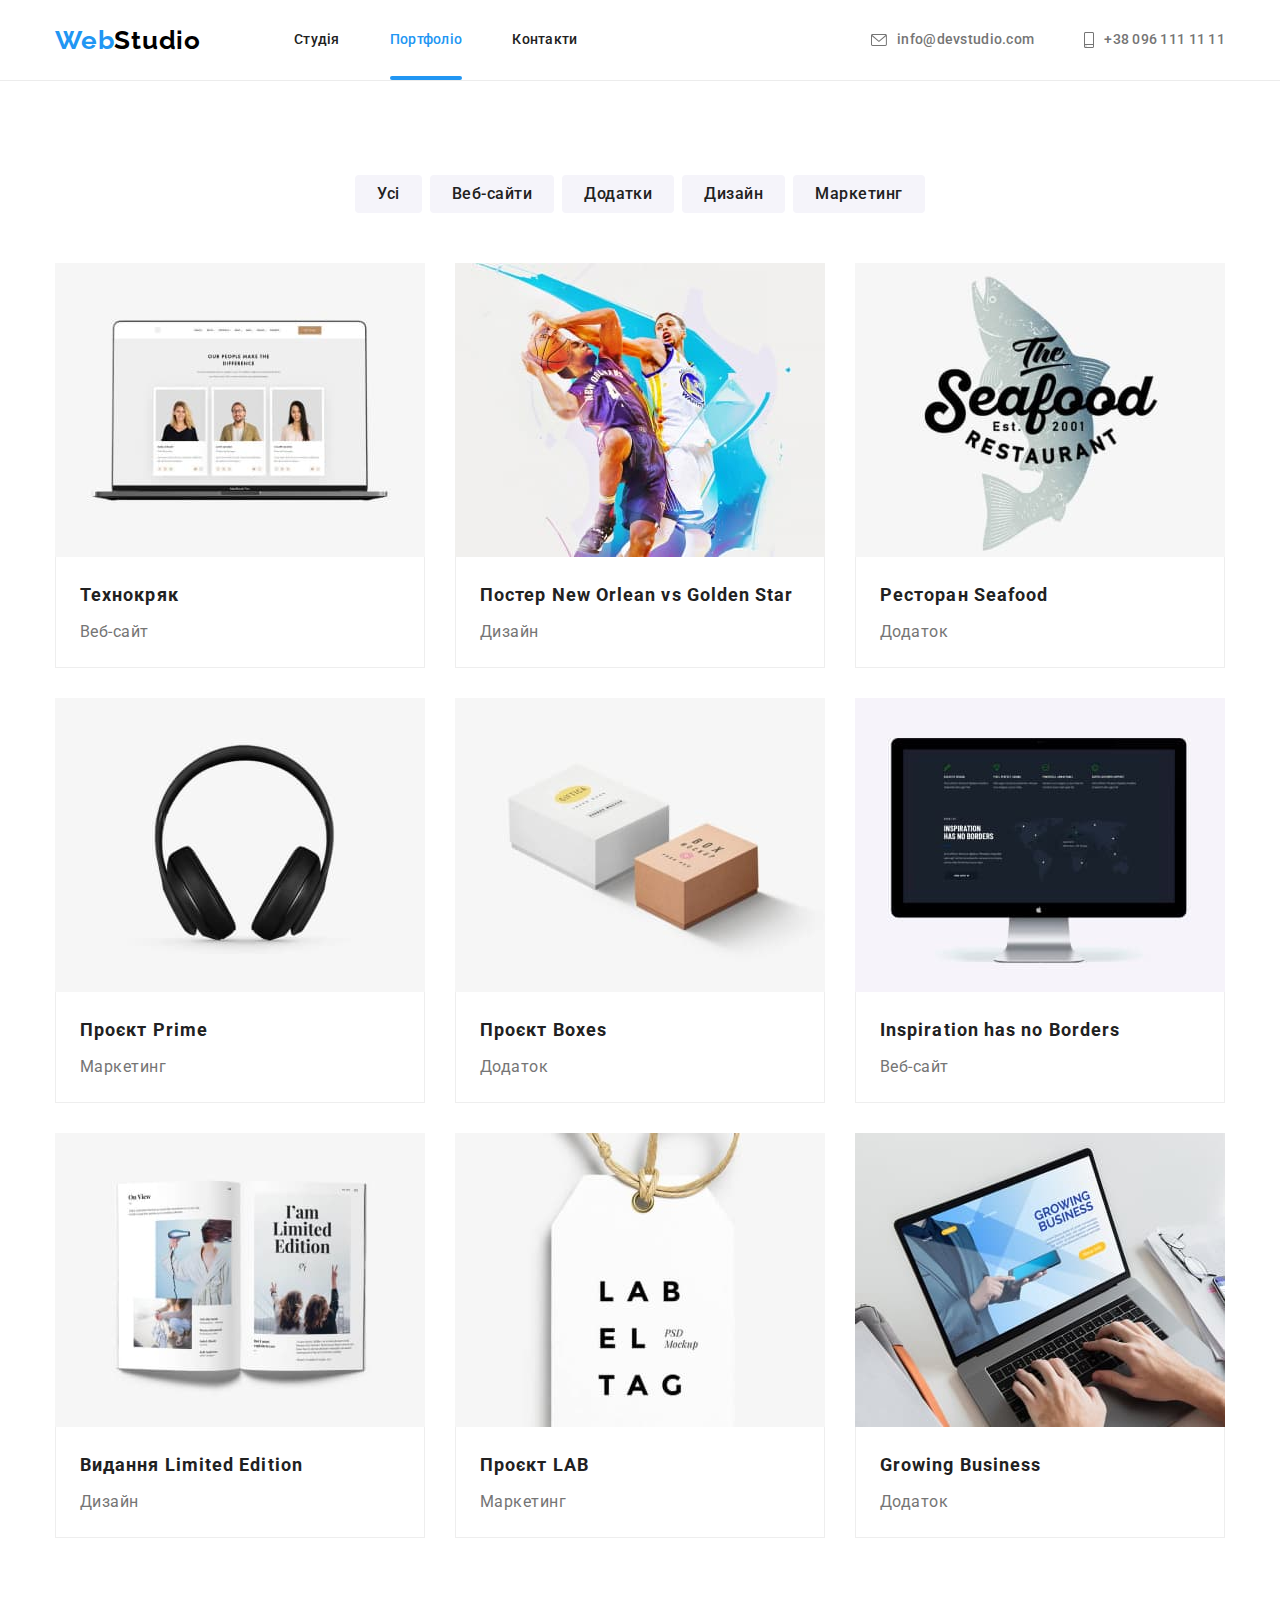
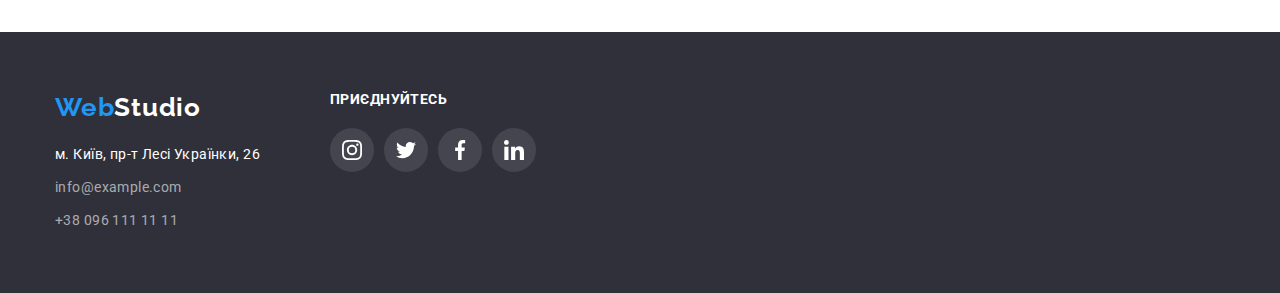
==== portfolio.html @ 02f30a3e "beginning" ====
<!DOCTYPE html>
<html lang="en">
  <head>
    <meta charset="UTF-8" />
    <meta http-equiv="X-UA-Compatible" content="IE=edge" />
    <meta name="viewport" content="width=device-width, initial-scale=1.0" />
    <title>Portfolio</title>
    <link rel="preconnect" href="https://fonts.googleapis.com" />
    <link rel="preconnect" href="https://fonts.gstatic.com" crossorigin />
    <link
      href="https://fonts.googleapis.com/css2?family=Raleway:wght@700&family=Roboto:wght@400;500;700;900&display=swap"
      rel="stylesheet"
    />
    <link
      rel="stylesheet"
      href="https://cdnjs.cloudflare.com/ajax/libs/modern-normalize/1.1.0/modern-normalize.min.css"
    />
    <link rel="stylesheet" href="./css/styles.css" />
  </head>
  <body>
    <!-- HEADER -->
    <header class="header">
      <div class="container head">
        <nav class="main-nav">
          <a href="./index.html" class="logo"
            ><span class="web">Web</span><span class="studio">Studio</span></a
          >
          <ul class="list">
            <li class="item">
              <a href="./index.html" class="link">Студія</a>
            </li>
            <li class="item">
              <a href="./portfolio.html" class="link current">Портфоліо</a>
            </li>
            <li class="item">
              <a href="" class="link">Контакти</a>
            </li>
          </ul>
        </nav>

        <ul class="contacts">
          <li class="item">
            <a href="mailto:info@devstudio.com" class="link">
              <svg width="16" height="12" class="contacts-icon">
                <use href="./images/icons.svg#icon-envelope"></use>
              </svg>
              info@devstudio.com</a
            >
          </li>
          <li class="item">
            <a href="tel:+380961111111" class="link">
              <svg width="10" height="16" class="contacts-icon">
                <use href="./images/icons.svg#icon-smartphone"></use>
              </svg>
              +38 096 111 11 11</a
            >
          </li>
        </ul>
      </div>
    </header>

    <main>
      <!-- OUR WORKS -->
      <section class="section">
        <div class="container">
          <h1 class="title visualy-hidden">Наші роботи</h1>
          <ul class="button-list">
            <li class="item"><button type="button" class="button">Усі</button></li>
            <li class="item"><button type="button" class="button">Веб-сайти</button></li>
            <li class="item"><button type="button" class="button">Додатки</button></li>
            <li class="item"><button type="button" class="button">Дизайн</button></li>
            <li class="item"><button type="button" class="button">Маркетинг</button></li>
          </ul>

          <ul class="work-list">
            <li class="item">
              <a href="" class="work-list-link">
                <div class="thumb">
                  <img src="./images/tehnokryak.jpg" alt="ноутбук" width="370" height="294" />
                  <div class="overlay-text">
                    Ресурс пропонує комплексні пропозиції з різним рівнем функціоналу та сервісів.
                    Все це дозволить відвідувачу отримати вичерпні відомості про компанію чи
                    приватну особу
                  </div>
                </div>

                <div class="work-item-description">
                  <h2 class="title">Технокряк</h2>
                  <p class="text">Веб-сайт</p>
                </div>
              </a>
            </li>
            <li class="item">
              <a href="" class="work-list-link">
                <div class="thumb">
                  <img
                    src="./images/new-orlean-poster.jpg"
                    alt="баскетбол"
                    width="370"
                    height="294"
                  />
                  <div class="overlay-text">
                    Ресурс пропонує комплексні пропозиції з різним рівнем функціоналу та сервісів.
                    Все це дозволить відвідувачу отримати вичерпні відомості про компанію чи
                    приватну особу
                  </div>
                </div>

                <div class="work-item-description">
                  <h2 class="title">Постер New Orlean vs Golden Star</h2>
                  <p class="text">Дизайн</p>
                </div>
              </a>
            </li>
            <li class="item">
              <a href="" class="work-list-link">
                <div class="thumb">
                  <img src="./images/seafood.jpg" alt="логотип ресторану у виглялі риби" />
                  <div class="overlay-text">
                    Ресурс пропонує комплексні пропозиції з різним рівнем функціоналу та сервісів.
                    Все це дозволить відвідувачу отримати вичерпні відомості про компанію чи
                    приватну особу
                  </div>
                </div>

                <div class="work-item-description">
                  <h2 class="title">Ресторан Seafood</h2>
                  <p class="text">Додаток</p>
                </div>
              </a>
            </li>
            <li class="item">
              <a href="" class="work-list-link">
                <div class="thumb">
                  <img src="./images/project-prime.jpg" alt="навушники" width="370" height="294" />
                  <div class="overlay-text">
                    Ресурс пропонує комплексні пропозиції з різним рівнем функціоналу та сервісів.
                    Все це дозволить відвідувачу отримати вичерпні відомості про компанію чи
                    приватну особу
                  </div>
                </div>

                <div class="work-item-description">
                  <h2 class="title">Проєкт Prime</h2>
                  <p class="text">Маркетинг</p>
                </div>
              </a>
            </li>
            <li class="item">
              <a href="" class="work-list-link">
                <div class="thumb">
                  <img
                    src="./images/project-boxes.jpg"
                    alt="дві коробки"
                    width="370"
                    height="294"
                  />
                  <div class="overlay-text">
                    Ресурс пропонує комплексні пропозиції з різним рівнем функціоналу та сервісів.
                    Все це дозволить відвідувачу отримати вичерпні відомості про компанію чи
                    приватну особу
                  </div>
                </div>

                <div class="work-item-description">
                  <h2 class="title">Проєкт Boxes</h2>
                  <p class="text">Додаток</p>
                </div>
              </a>
            </li>
            <li class="item">
              <a href="" class="work-list-link">
                <div class="thumb">
                  <img src="./images/inspiration.jpg" alt="монітор" width="370" height="294" />
                  <div class="overlay-text">
                    Ресурс пропонує комплексні пропозиції з різним рівнем функціоналу та сервісів.
                    Все це дозволить відвідувачу отримати вичерпні відомості про компанію чи
                    приватну особу
                  </div>
                </div>

                <div class="work-item-description">
                  <h2 class="title">Inspiration has no Borders</h2>
                  <p class="text">Веб-сайт</p>
                </div>
              </a>
            </li>
            <li class="item">
              <a href="" class="work-list-link">
                <div class="thumb">
                  <img src="./images/limited-edition.jpg" alt="книга" width="370" height="294" />
                  <div class="overlay-text">
                    Ресурс пропонує комплексні пропозиції з різним рівнем функціоналу та сервісів.
                    Все це дозволить відвідувачу отримати вичерпні відомості про компанію чи
                    приватну особу
                  </div>
                </div>

                <div class="work-item-description">
                  <h2 class="title">Видання Limited Edition</h2>
                  <p class="text">Дизайн</p>
                </div>
              </a>
            </li>
            <li class="item">
              <a href="" class="work-list-link">
                <div class="thumb">
                  <img src="./images/project-lab.jpg" alt="лейба" width="370" height="294" />
                  <div class="overlay-text">
                    Ресурс пропонує комплексні пропозиції з різним рівнем функціоналу та сервісів.
                    Все це дозволить відвідувачу отримати вичерпні відомості про компанію чи
                    приватну особу
                  </div>
                </div>

                <div class="work-item-description">
                  <h2 class="title">Проєкт LAB</h2>
                  <p class="text">Маркетинг</p>
                </div>
              </a>
            </li>
            <li class="item">
              <a href="" class="work-list-link">
                <div class="thumb">
                  <img src="./images/growing-buisness.jpg" alt="ноутбук" width="370" height="294" />
                  <div class="overlay-text">
                    Ресурс пропонує комплексні пропозиції з різним рівнем функціоналу та сервісів.
                    Все це дозволить відвідувачу отримати вичерпні відомості про компанію чи
                    приватну особу
                  </div>
                </div>

                <div class="work-item-description">
                  <h2 class="title">Growing Business</h2>
                  <p class="text">Додаток</p>
                </div>
              </a>
            </li>
          </ul>
        </div>
      </section>
    </main>

    <!-- FOOTER -->
    <footer class="foot">
      <div class="container foot-flex-container">
        <div class="foot-adress-links">
          <a href="./index.html" class="logo">Web<span class="studio">Studio</span></a>
          <address>
            <ul class="adress">
              <li class="street-adress item">
                <a
                  href="https://www.google.com.ua/maps/place/%D0%B1%D1%83%D0%BB.+%D0%9B%D0%B5%D1%81%D0%B8+%D0%A3%D0%BA%D1%80%D0%B0%D0%B8%D0%BD%D0%BA%D0%B8,+26,+%D0%9A%D0%B8%D0%B5%D0%B2,+02000/@50.4265841,30.5361971,17z"
                  class="link"
                  >м. Київ, пр-т Лесі Українки, 26</a
                >
              </li>
              <li class="mail-adress item">
                <a href="mailto:info@example.com" class="link">info@example.com</a>
              </li>
              <li class="phone-adress item">
                <a href="tel:+380961111111" class="link">+38 096 111 11 11</a>
              </li>
            </ul>
          </address>
        </div>
        <div class="foot-social-links">
          <p class="text">Приєднуйтесь</p>
          <ul class="foot-network-list">
            <li class="foot-network-item">
              <a href="" class="foot-network-link">
                <svg width="20" height="20" class="foot-network-icon">
                  <use href="./images/icons.svg#icon-instagram"></use>
                </svg>
              </a>
            </li>
            <li class="foot-network-item">
              <a href="" class="foot-network-link">
                <svg width="20" height="20" class="foot-network-icon">
                  <use href="./images/icons.svg#icon-twitter"></use>
                </svg>
              </a>
            </li>
            <li class="foot-network-item">
              <a href="" class="foot-network-link">
                <svg width="20" height="20" class="foot-network-icon">
                  <use href="./images/icons.svg#icon-facebook"></use>
                </svg>
              </a>
            </li>
            <li class="foot-network-item">
              <a href="" class="foot-network-link">
                <svg width="20" height="20" class="foot-network-icon">
                  <use href="./images/icons.svg#icon-linkedin"></use>
                </svg>
              </a>
            </li>
          </ul>
        </div>
      </div>
    </footer>
  </body>
</html>
---- css/styles.css ----
:root {
  --main-text-color: #757575;
  --secondary-text-color: #212121;
  --accent-color: #2196f3;
  --main-background-color: #f5f5f5;
  --secondary-background-color: #f5f4fa;
  --white-color: #ffffff;
  --banner-background-color: #2f303a;
  --black-color: #000000;
  --background-icon-color: #afb1b8;
}

/* RESET */

ul {
  list-style: none;
  padding: 0;
  margin: 0;
}

a {
  text-decoration: none;
  color: inherit;
}

h1,
h2,
h3,
h4,
p {
  margin: 0;
}

img {
  display: block;
  max-width: 100%;
  height: auto;
}

/* UTILITES */

.image-svg {
  display: block;
}

.is-hidden {
  opacity: 0;
  pointer-events: none;
}

/*  COMMON STYLES */

body {
  max-width: 1600px;
  margin: 0 auto;

  color: var(--main-text-color);
  font-family: 'Roboto', sans-serif;
}

.section {
  padding-top: 94px;
  padding-bottom: 94px;
}

.container {
  width: 1200px;
  margin-left: auto;
  margin-right: auto;
  padding-left: 15px;
  padding-right: 15px;
}

.title {
  color: var(--secondary-text-color);
}

.visualy-hidden {
  position: absolute;
  width: 1px;
  height: 1px;
  margin: -1px;
  border: 0;
  padding: 0;
  clip: rect(0 0 0 0);
  overflow: hidden;
}

.section-title {
  margin-bottom: 50px;

  font-weight: 700;
  font-size: 36px;
  line-height: 1.17;
  text-align: center;
  letter-spacing: 0.03em;
  color: var(--secondary-text-color);
}

/* HEADER */

.header {
  border-bottom: 1px solid #ececec;
}

.head.container {
  display: flex;
  align-items: center;
}

/* LOGO */

.logo {
  margin-right: 93px;

  font-family: 'Raleway', sans-serif;
  font-weight: 700;
  font-size: 26px;
  line-height: 1.19;
  letter-spacing: 0.03em;
  color: var(--accent-color);
}

.logo .studio {
  color: var(--black-color);
}

/*  MAIN NAVIGATION */

.main-nav {
  display: flex;
  align-items: center;
}

.main-nav .list {
  display: flex;
}

.main-nav .item + .item {
  margin-left: 50px;
}

.main-nav .link {
  display: block;
  padding-top: 32px;
  padding-bottom: 32px;

  transition: color 250ms cubic-bezier(0.4, 0, 0.2, 1);

  font-weight: 500;
  font-size: 14px;
  line-height: 1.14;
  letter-spacing: 0.02em;

  color: var(--secondary-text-color);
}

.main-nav .link:hover,
.main-nav .link:focus,
.current.link {
  color: var(--accent-color);
}

.main-nav .item {
  position: relative;
}

.current.link::after {
  content: '';

  position: absolute;
  left: 0;
  bottom: 0;
  width: 100%;
  height: 4px;
  border-radius: 2px;

  background-color: currentColor;
}

/* CONTACTS */

.contacts {
  display: flex;
  margin-left: auto;
}

.contacts .item + .item {
  margin-left: 50px;
}

.contacts .link {
  display: inline-flex;
  align-items: center;
  padding-top: 32px;
  padding-bottom: 32px;

  transition: color 250ms cubic-bezier(0.4, 0, 0.2, 1), fill 250ms cubic-bezier(0.4, 0, 0.2, 1);

  font-weight: 500;
  font-size: 14px;
  line-height: 1.14;
  letter-spacing: 0.02em;
  fill: currentColor;
}

.contacts-icon {
  margin-right: 10px;
}

.contacts .link:hover,
.contacts .link:focus {
  color: var(--accent-color);
  fill: var(--accent-color);
}

/* HERO */

.hero {
  padding-top: 200px;
  padding-bottom: 200px;

  text-align: center;
  background-color: var(--banner-background-color);
  background-image: linear-gradient(rgba(47, 48, 58, 0.4), rgba(47, 48, 58, 0.4)),
    url(../images/banner.jpg);
}

.hero .title {
  width: 696px;
  margin-right: auto;
  margin-left: auto;
  margin-bottom: 30px;

  font-weight: 900;
  font-size: 44px;
  line-height: 1.36;
  letter-spacing: 0.06em;
  text-transform: uppercase;
  color: var(--white-color);
}

.hero-button {
  padding: 8px 30px;
  border-radius: 4px;

  font-family: inherit;
  font-weight: 700;
  font-size: 16px;
  line-height: 1.88;
  letter-spacing: 0.06em;
  cursor: pointer;

  color: var(--white-color);
  background-color: var(--accent-color);
  border-color: transparent;

  box-shadow: 0px 4px 4px rgba(0, 0, 0, 0.15);
}

/* VALUES */

.value-list {
  display: flex;
}

.value-list .item:not(:last-child) {
  margin-right: 30px;
}

.section.value {
  padding-bottom: 0;
}

.value-list .title {
  margin-bottom: 10px;

  font-weight: 700;
  font-size: 14px;
  line-height: 1.14;
  letter-spacing: 0.03em;
  text-transform: uppercase;
}

.value-list .text {
  font-weight: 400;
  font-size: 14px;
  line-height: 1.71;
  letter-spacing: 0.03em;
}

.value-icon-container {
  display: inline-flex;
  align-items: center;
  justify-content: center;
  width: 270px;
  height: 120px;
  margin-bottom: 30px;

  background-color: var(--secondary-background-color);
}

.value-icon {
  display: block;
}
/* LABOURS */

.labour-list {
  display: flex;
}

.labour-list .item.item:not(:last-child) {
  margin-right: 30px;
}

.labour-text {
  position: absolute;
  bottom: 0;
  width: 100%;
  height: 70px;
  display: flex;
  align-items: center;
  justify-content: center;

  font-weight: 700;
  font-size: 14px;
  line-height: 1.14;
  text-align: center;
  letter-spacing: 0.03em;
  text-transform: uppercase;

  color: var(--white-color);
  background-color: rgba(47, 48, 58, 0.8);
}

.labour .thumb {
  position: relative;
}

/* TEAM */

.team.section {
  background-color: var(--secondary-background-color);
}

.team-list {
  display: flex;
}

.team-list .item:not(:last-child) {
  margin-right: 30px;
}

.team-list .title {
  padding-top: 30px;
  margin-bottom: 10px;

  font-weight: 500;
  font-size: 16px;
  line-height: 1.19;
  text-align: center;
  letter-spacing: 0.03em;
}

.team-list .text {
  margin-bottom: 15px;

  font-weight: 400;
  font-size: 16px;
  line-height: 1.19;
  text-align: center;
  letter-spacing: 0.03em;
}

.team-list > .item {
  border-radius: 0px 0px 4px 4px;

  background-color: var(--white-color);
  box-shadow: 0px 1px 3px rgba(0, 0, 0, 0.12), 0px 1px 1px rgba(0, 0, 0, 0.14),
    0px 2px 1px rgba(0, 0, 0, 0.2);
}

.team-network-list {
  display: flex;
  justify-content: center;
  padding-bottom: 30px;
}

.team-network-item:not(:last-child) {
  margin-right: 10px;
}

.team-network-link {
  display: inline-flex;
  align-items: center;
  justify-content: center;
  width: 44px;
  height: 44px;
  border-radius: 50%;

  transition: fill 250ms cubic-bezier(0.4, 0, 0.2, 1),
    background-color 250ms cubic-bezier(0.4, 0, 0.2, 1);

  fill: var(--background-icon-color);
}

.team-network-link:hover,
.team-network-link:focus {
  fill: var(--white-color);
  background-color: var(--accent-color);
}

/* CLIENTS */

.clients-list {
  display: flex;
}

.clients-item:not(:last-child) {
  margin-right: 30px;
}

.clients-link {
  display: inline-flex;
  justify-content: center;
  align-items: center;
  width: 170px;
  height: 92px;
  border: 1px solid #afb1b8;
  border-radius: 4px;

  transition: fill 250ms cubic-bezier(0.4, 0, 0.2, 1),
    border-color 250ms cubic-bezier(0.4, 0, 0.2, 1);

  fill: var(--background-icon-color);
}

.clients-link:hover,
.clients-link:focus {
  fill: var(--accent-color);
  border-color: var(--accent-color);
}

/* MODAL WINDOW */

.backdrop {
  position: fixed;
  left: 0;
  top: 0;
  width: 100%;
  height: 100%;

  transition: opacity 250ms cubic-bezier(0.4, 0, 0.2, 1);

  background-color: rgba(0, 0, 0, 0.2);
}

.modal {
  position: absolute;
  left: 50%;
  top: 50%;
  transform: translate(-50%, -50%) scale(1);
  min-width: 528px;
  min-height: 581px;
  border-radius: 4px;

  transition: transform 500ms cubic-bezier(0.4, 0, 0.2, 1);

  box-shadow: 0 1px 2px rgba(0, 0, 0, 0.2), 0 1px 1px rgba(0, 0, 0, 0.14);
  background-color: var(--white-color);
}

.backdrop.is-hidden .modal {
  transform: scale(1.1) translate(-50%, -50%);
}

.close-button {
  position: absolute;
  top: 8px;
  right: 8px;
  width: 30px;
  height: 30px;
  display: inline-flex;
  align-items: center;
  justify-content: center;
  border: 1px solid rgba(0, 0, 0, 0.1);
  border-radius: 50%;
  background-color: inherit;
}

/*  FOOTER */

.foot {
  padding-top: 60px;
  padding-bottom: 60px;

  background-color: var(--banner-background-color);
}

.foot .studio {
  color: var(--white-color);
}

.foot .logo {
  display: block;
  margin-bottom: 20px;
  margin-right: 0;
}

.adress .item.item:not(:last-child) {
  margin-bottom: 9px;
}

.adress .link {
  transition: color 250ms cubic-bezier(0.4, 0, 0.2, 1);

  font-weight: 400;
  font-size: 14px;
  line-height: 1.71;
  letter-spacing: 0.03em;
  font-style: normal;
}

.street-adress .link {
  color: var(--white-color);
}

.mail-adress .link,
.phone-adress .link {
  color: rgba(255, 255, 255, 0.6);
}

.adress .link:hover,
.adress .link:focus {
  color: var(--accent-color);
}

.foot-flex-container {
  display: flex;
}

.foot-adress-links {
  margin-right: 70px;
}

.foot-network-list {
  display: flex;
}

.foot-network-link {
  display: inline-flex;
  width: 44px;
  height: 44px;
  justify-content: center;
  align-items: center;
  border-radius: 50%;

  transition: background-color 250ms cubic-bezier(0.4, 0, 0.2, 1);

  background-color: rgba(255, 255, 255, 0.1);
  fill: var(--white-color);
}

.foot-network-link:hover,
.foot-network-link:focus {
  background-color: var(--accent-color);
}

.foot-network-item:not(:last-child) {
  margin-right: 10px;
}

.foot-social-links > .text {
  margin-bottom: 20px;

  font-weight: 700;
  font-size: 14px;
  line-height: 1.14;
  letter-spacing: 0.03em;
  text-transform: uppercase;

  color: var(--white-color);
}

/* PORTFOLIO */

/*  BUTTON */

.button-list {
  display: flex;
  justify-content: center;
  margin-bottom: 50px;
}

.button {
  padding: 4px 20px;
  border-radius: 4px;
  border-color: transparent;

  transition: background-color 250ms cubic-bezier(0.4, 0, 0.2, 1),
    color 250ms cubic-bezier(0.4, 0, 0.2, 1), box-shadow 250ms cubic-bezier(0.4, 0, 0.2, 1);

  font-family: inherit;
  font-weight: 500;
  font-size: 16px;
  line-height: 1.62;
  letter-spacing: 0.03em;

  color: var(--secondary-text-color);
  background-color: var(--secondary-background-color);
  border-color: transparent;
  cursor: pointer;
}

.button-list .item:not(:last-child) {
  margin-right: 8px;
}

.button:hover,
.button:focus {
  color: var(--white-color);
  background-color: var(--accent-color);
  box-shadow: 0px 4px 4px rgba(0, 0, 0, 0.25);
}

/*  WORKS */

.work-list {
  display: flex;
  flex-wrap: wrap;
  gap: 30px;
}

.work-list > .item {
  /* flex-basis: calc((100%-2 * 30px) / 3); */
  width: 370px;
}

/* .work-list .item:nth-last-child(n + 4) {
  margin-bottom: 30px;
}

.work-list .item:not(:nth-child(3n)) {
  margin-right: 30px;
} */

.work-list .title {
  margin-bottom: 4px;

  font-weight: 700;
  font-size: 18px;
  line-height: 2;
  letter-spacing: 0.06em;
}

.work-list .text {
  font-weight: 400;
  font-size: 16px;
  line-height: 1.88;
  letter-spacing: 0.03em;
}

.work-item-description {
  padding: 20px 24px;
  border-left: 1px solid #eeeeee;
  border-right: 1px solid #eeeeee;
  border-bottom: 1px solid #eeeeee;
}

.work-list-link {
  position: relative;
  display: block;

  transition: box-shadow 250ms cubic-bezier(0.4, 0, 0.2, 1);
}

.work-list-link:hover,
.work-list-link:focus {
  box-shadow: 1px 4px 6px rgba(0, 0, 0, 0.16), 0px 4px 4px rgba(0, 0, 0, 0.06);
}

.work-list .thumb {
  position: relative;
  overflow: hidden;
}

.overlay-text {
  position: absolute;
  top: 0;
  left: 0;
  transform: translateY(100%);
  width: 100%;
  height: 100%;
  padding: 63px 24px;

  transition: transform 250ms cubic-bezier(0.4, 0, 0.2, 1);

  font-weight: 400;
  font-size: 18px;
  line-height: 1.56;
  letter-spacing: 0.03em;

  color: var(--white-color);
  background-color: rgba(33, 150, 243, 0.8);
}

.work-list-link:hover .overlay-text,
.work-list-link:focus .overlay-text {
  transform: translateY(0);
}
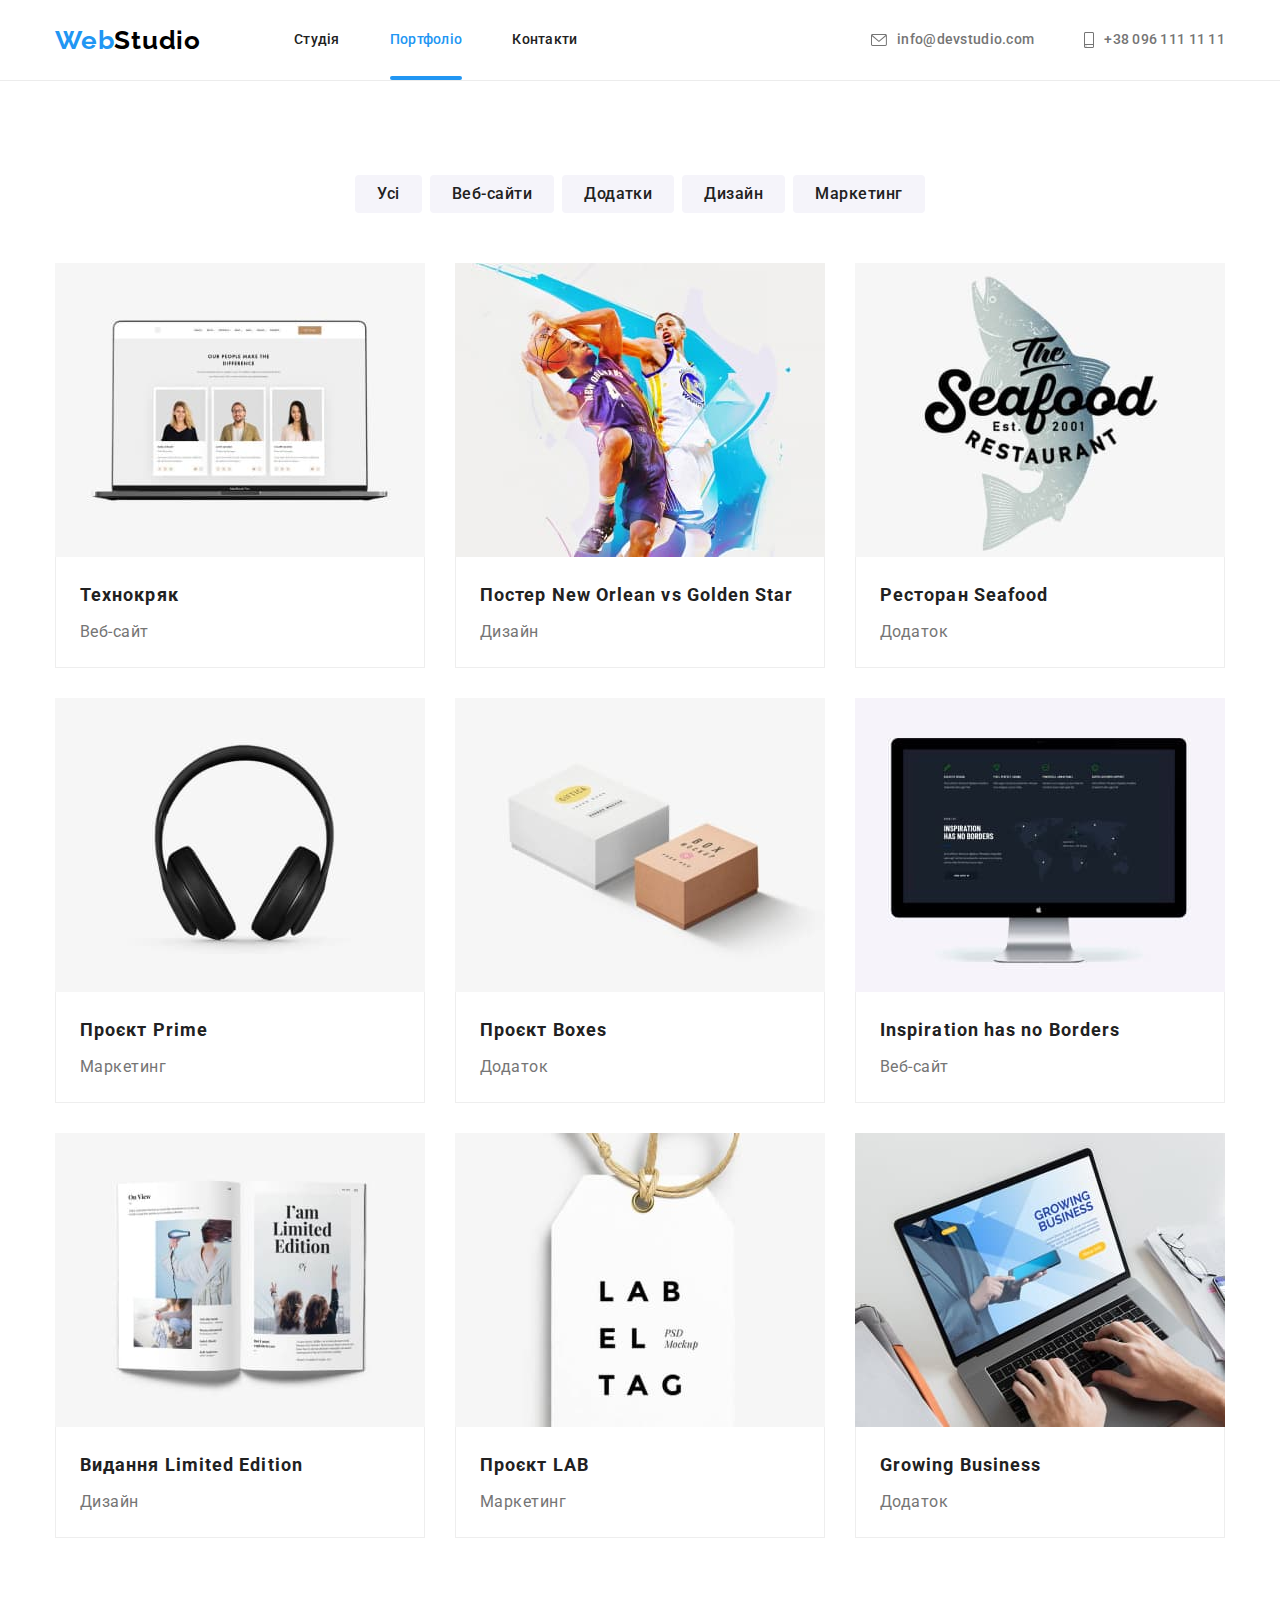
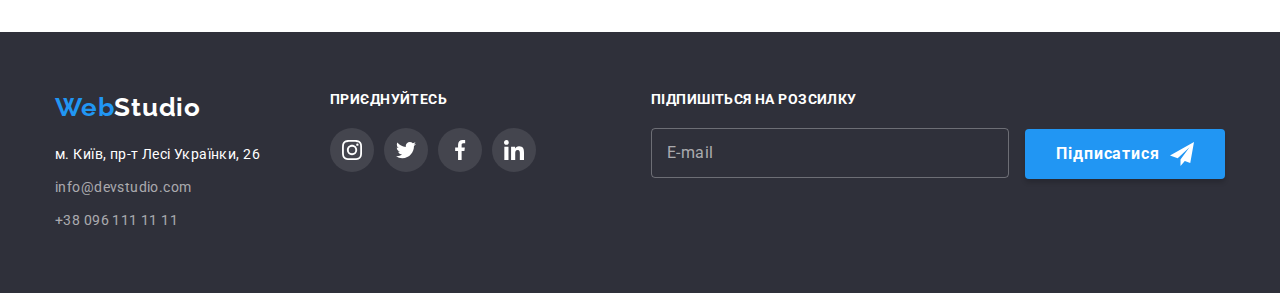
==== commit 4ab7fd80: "ready" ====
--- a/portfolio.html
+++ b/portfolio.html
@@ -256,7 +256,7 @@
                 >
               </li>
               <li class="mail-adress item">
-                <a href="mailto:info@example.com" class="link">info@example.com</a>
+                <a href="mailto:info@devstudio.com" class="link">info@devstudio.com</a>
               </li>
               <li class="phone-adress item">
                 <a href="tel:+380961111111" class="link">+38 096 111 11 11</a>
@@ -297,6 +297,24 @@
             </li>
           </ul>
         </div>
+        <div class="sign-container">
+          <p class="sign-title">Підпишіться на розсилку</p>
+          <form class="sign-form">
+            <label class="sign-label"
+              ><input type="text" class="sign-input" placeholder=" " /><span
+                class="sign-description"
+                >E-mail</span
+              ></label
+            >
+
+            <button type="submit" class="btn with-icon">
+              <span>Підписатися</span>
+              <svg class="button-icon" width="24" height="24">
+                <use href="./images/icons.svg#icon-send"></use>
+              </svg>
+            </button>
+          </form>
+        </div>
       </div>
     </footer>
   </body>
--- a/css/styles.css
+++ b/css/styles.css
@@ -97,6 +97,26 @@
   color: var(--secondary-text-color);
 }
 
+.btn {
+  padding-top: 10px;
+  padding-bottom: 10px;
+  border: 0;
+  border-radius: 4px;
+
+  font-family: inherit;
+  font-weight: 700;
+  font-size: 16px;
+  line-height: 1.88;
+  letter-spacing: 0.06em;
+  cursor: pointer;
+
+  color: var(--white-color);
+  background-color: var(--accent-color);
+  border-color: transparent;
+
+  box-shadow: 0px 4px 4px rgba(0, 0, 0, 0.15);
+}
+
 /* HEADER */
 
 .header {
@@ -240,22 +260,11 @@
   color: var(--white-color);
 }
 
-.hero-button {
-  padding: 8px 30px;
+.hero-btn {
+  padding-right: 32px;
+  padding-left: 32px;
   border-radius: 4px;
-
-  font-family: inherit;
-  font-weight: 700;
-  font-size: 16px;
-  line-height: 1.88;
-  letter-spacing: 0.06em;
-  cursor: pointer;
-
-  color: var(--white-color);
-  background-color: var(--accent-color);
-  border-color: transparent;
-
-  box-shadow: 0px 4px 4px rgba(0, 0, 0, 0.15);
+  min-width: 216px;
 }
 
 /* VALUES */
@@ -455,14 +464,19 @@
   background-color: rgba(0, 0, 0, 0.2);
 }
 
+.backdrop.is-hidden .modal {
+  transform: scale(1.1) translate(-50%, -50%);
+}
+
 .modal {
   position: absolute;
   left: 50%;
   top: 50%;
   transform: translate(-50%, -50%) scale(1);
-  min-width: 528px;
-  min-height: 581px;
+  width: 528px;
+  height: 581px;
   border-radius: 4px;
+  padding: 40px;
 
   transition: transform 500ms cubic-bezier(0.4, 0, 0.2, 1);
 
@@ -470,8 +484,138 @@
   background-color: var(--white-color);
 }
 
-.backdrop.is-hidden .modal {
-  transform: scale(1.1) translate(-50%, -50%);
+.modal-title {
+  margin-bottom: 12px;
+
+  font-weight: 700;
+  font-size: 20px;
+  line-height: 1.15;
+  text-align: center;
+  letter-spacing: 0.03em;
+
+  color: var(--secondary-text-color);
+}
+
+.contact-form {
+  display: flex;
+  flex-direction: column;
+}
+
+.contact-form-label {
+  margin-bottom: 4px;
+
+  font-weight: 400;
+  font-size: 12px;
+  line-height: 1.14;
+  letter-spacing: 0.01em;
+}
+
+.contact-form-input {
+  height: 40px;
+  width: 100%;
+  padding-left: 42px;
+
+  transition: border-color 250ms cubic-bezier(0.4, 0, 0.2, 1);
+
+  border: 1px solid rgba(33, 33, 33, 0.2);
+  border-radius: 4px;
+  cursor: pointer;
+}
+
+.contact-form-input:focus + .icon,
+.contact-form-input:focus-within,
+.contact-form-message:focus-within {
+  outline: none;
+  border-color: var(--accent-color);
+  fill: var(--accent-color);
+}
+
+.modal-holder textarea {
+  height: 120px;
+  padding: 12px 16px;
+  margin-bottom: 20px;
+}
+
+.contact-form-message {
+  margin-bottom: 20px;
+  resize: none;
+  height: 120px;
+  padding: 12px 16px;
+
+  transition: border-color 250ms cubic-bezier(0.4, 0, 0.2, 1);
+  border: 1px solid rgba(33, 33, 33, 0.2);
+  cursor: pointer;
+}
+
+.contact-form-message::placeholder {
+  font-weight: 400;
+  font-size: 12px;
+  line-height: 1.14;
+  letter-spacing: 0.01em;
+
+  color: rgba(117, 117, 117, 0.5);
+}
+
+.contact-form > .thumb {
+  position: relative;
+  margin-bottom: 10px;
+}
+
+.contact-form .icon {
+  position: absolute;
+  top: 50%;
+  left: 12px;
+  transform: translateY(-50%);
+  pointer-events: none;
+
+  transition: fill 250ms cubic-bezier(0.4, 0, 0.2, 1);
+}
+
+.checkbox-description {
+  position: relative;
+  display: flex;
+  align-items: center;
+  margin-bottom: 30px;
+  padding-left: 36px;
+
+  font-weight: 400;
+  font-size: 14px;
+  line-height: 1.71;
+  letter-spacing: 0.03em;
+}
+
+.pact-link {
+  text-decoration: underline;
+  color: var(--accent-color);
+}
+
+.checkbox-icon {
+  position: absolute;
+  top: 50%;
+  left: 12px;
+  transform: translateY(-50%);
+  display: inline-flex;
+  width: 16px;
+  height: 15px;
+  border: 2px solid var(--secondary-text-color);
+  border-radius: 2px;
+}
+
+.checkbox:checked + .checkbox-icon {
+  border: transparent;
+  background-origin: border-box;
+  background-color: var(--accent-color);
+  background-image: url(../images/checkbox-icon.svg);
+  background-size: contain;
+  background-position: center;
+}
+
+.btn.btn-modal {
+  padding-right: 20px;
+  padding-left: 20px;
+  min-width: 200px;
+
+  align-self: center;
 }
 
 .close-button {
@@ -483,9 +627,18 @@
   display: inline-flex;
   align-items: center;
   justify-content: center;
+
+  transition: fill 250ms cubic-bezier(0.4, 0, 0.2, 1);
+
   border: 1px solid rgba(0, 0, 0, 0.1);
   border-radius: 50%;
   background-color: inherit;
+  cursor: pointer;
+}
+
+.close-button:hover,
+.close-button:focus {
+  fill: var(--accent-color);
 }
 
 /*  FOOTER */
@@ -582,6 +735,87 @@
   color: var(--white-color);
 }
 
+/* FORM */
+
+.sign-form {
+  position: relative;
+}
+
+.sign-title {
+  margin-bottom: 20px;
+
+  font-weight: 700;
+  font-size: 14px;
+  line-height: 1.14;
+  letter-spacing: 0.03em;
+  text-transform: uppercase;
+
+  color: var(--white-color);
+}
+
+.sign-input {
+  width: 358px;
+  height: 50px;
+  padding-left: 70px;
+  border-radius: 4px;
+
+  transition: border-color 250ms cubic-bezier(0.4, 0, 0.2, 1);
+
+  border: 1px solid rgba(255, 255, 255, 0.3);
+  outline: transparent;
+  background-color: inherit;
+  cursor: pointer;
+}
+
+.sign-input:focus {
+  border-color: var(--accent-color);
+}
+
+.sign-input:focus + .sign-description {
+  color: var(--accent-color);
+}
+
+.sign-input:not(:placeholder-shown) {
+  color: var(--white-color);
+}
+
+.sign-label {
+  margin-right: 12px;
+
+  font-weight: 400;
+  font-size: 16px;
+  line-height: 1.25;
+  letter-spacing: 0.03em;
+
+  color: rgba(255, 255, 255, 0.6);
+}
+
+.sign-description {
+  position: absolute;
+  top: 50%;
+  left: 16px;
+  transform: translateY(-50%);
+  pointer-events: none;
+
+  transition: color 250ms cubic-bezier(0.4, 0, 0.2, 1);
+}
+
+.sign-container {
+  margin-left: auto;
+}
+
+.btn.with-icon {
+  display: inline-flex;
+  align-items: center;
+  justify-content: center;
+  padding-left: 28px;
+  padding-right: 28px;
+  min-width: 200px;
+}
+
+.button-icon {
+  margin-left: 10px;
+}
 /* PORTFOLIO */
 
 /*  BUTTON */
